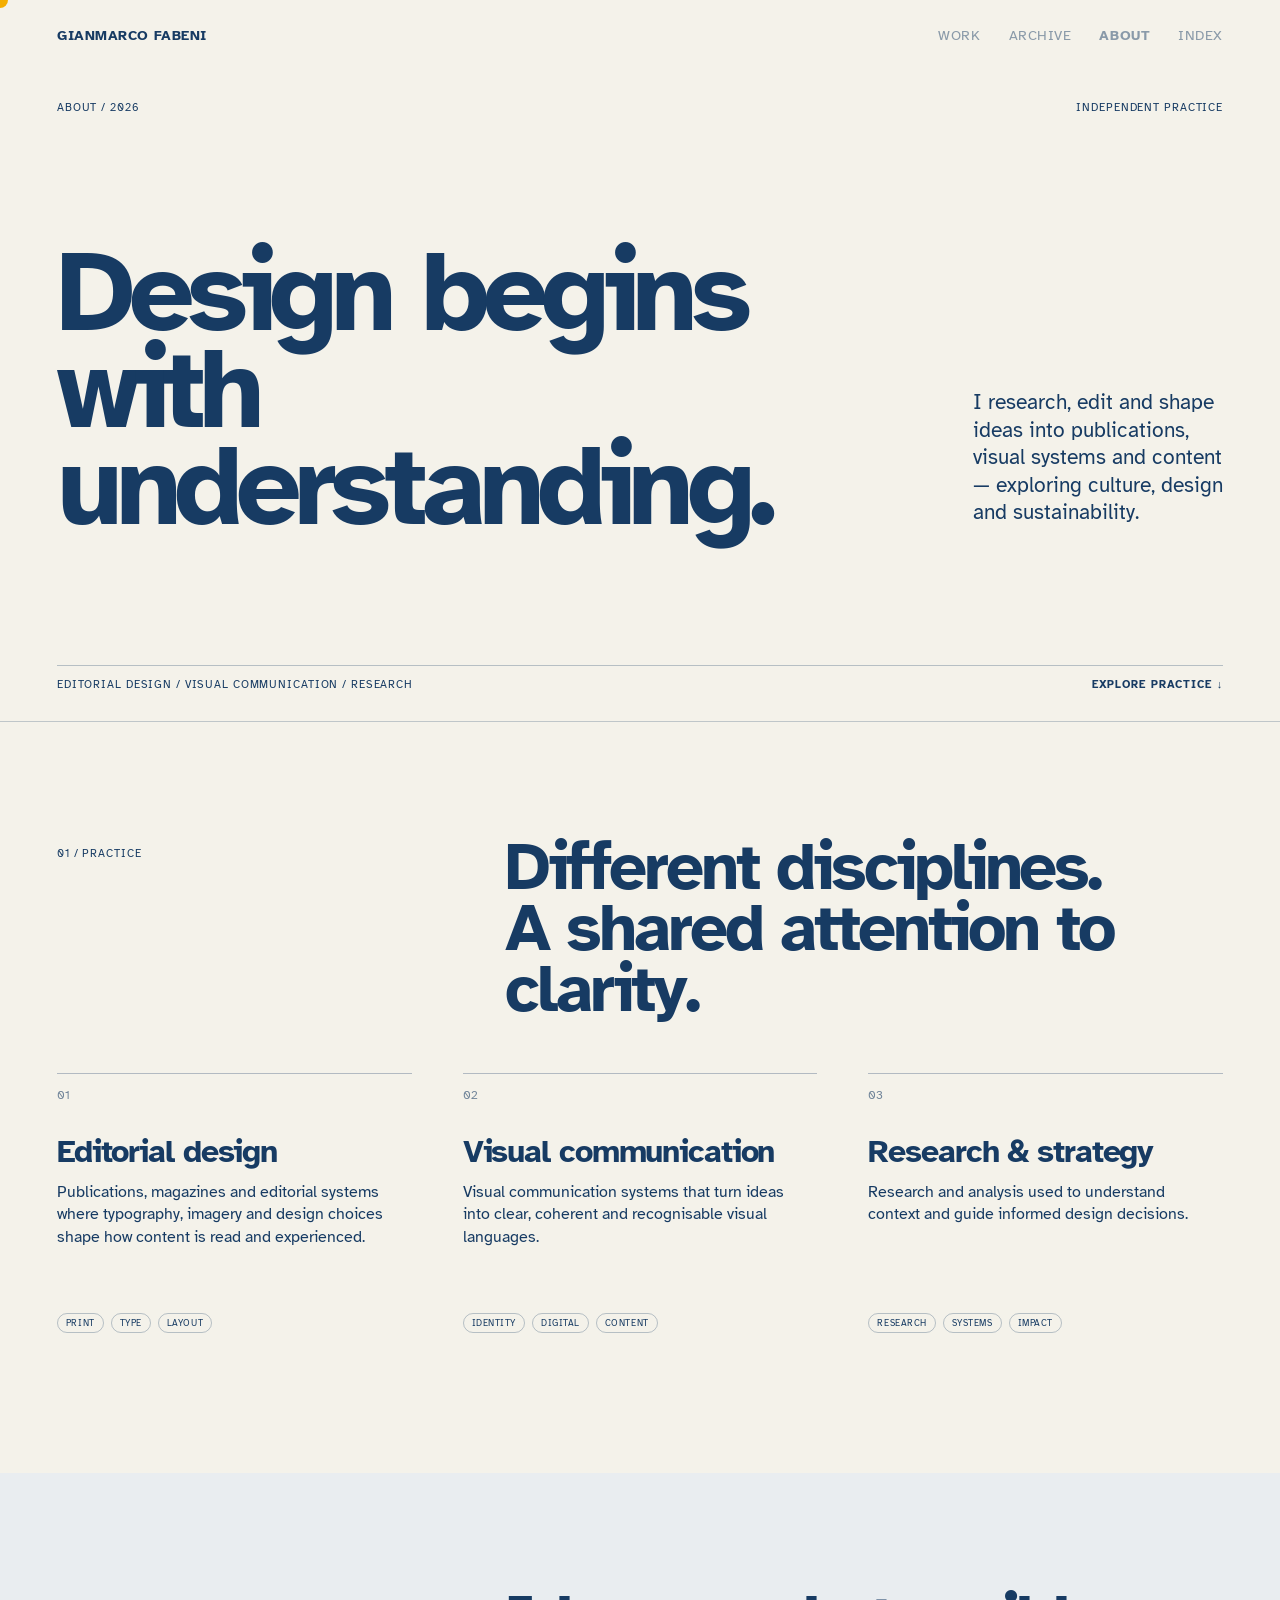
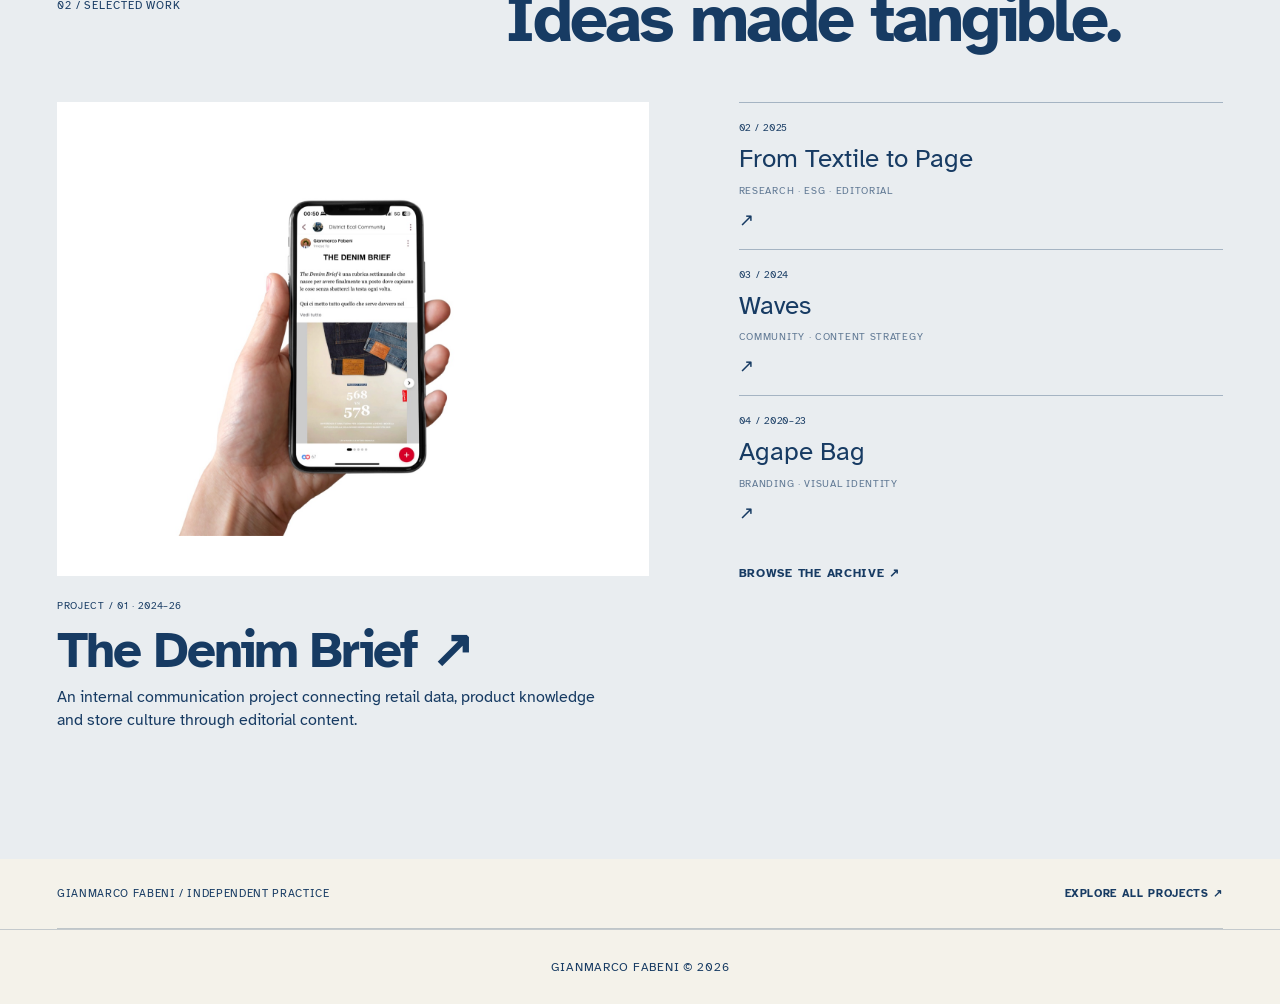
==== about.html @ 1331a229 "Add files via upload" ====
<!doctype html>
<html lang="en">
<head>
  <meta charset="utf-8">
  <meta name="viewport" content="width=device-width,initial-scale=1">
  <meta name="description" content="Gianmarco Fabeni works across editorial design, visual communication and research, shaping responsible and understandable systems.">
  <title>About — Gianmarco Fabeni</title>
  <link rel="preconnect" href="https://fonts.googleapis.com">
  <link rel="preconnect" href="https://fonts.gstatic.com" crossorigin>
  <link href="https://fonts.googleapis.com/css2?family=Atkinson+Hyperlegible:wght@400;700&display=swap" rel="stylesheet">
  <link rel="stylesheet" href="styles.css">
  <link rel="stylesheet" href="about.css">
</head>
<body class="about-page-body">
  <div class="cursor" aria-hidden="true"></div>
  <header class="site-header">
    <a class="page-label" href="index.html">GIANMARCO FABENI</a>
    <nav aria-label="Main navigation">
      <a href="index.html#work">WORK</a>
      <a href="archive.html">ARCHIVE</a>
      <a href="about.html" class="nav-active" aria-current="page">ABOUT</a>
      <a href="index.html">INDEX</a>
    </nav>
  </header>

  <main>
    <section class="about-hero" aria-labelledby="about-title">
      <div class="about-hero-meta"><span>ABOUT / 2026</span><span>INDEPENDENT PRACTICE</span></div>
      <div class="about-hero-content">
        <h1 id="about-title">Design begins<br>with understanding.</h1>
        <p>I research, edit and shape ideas into publications, visual systems and content — exploring culture, design and sustainability.</p>
      </div>
      <div class="about-hero-foot"><span>EDITORIAL DESIGN / VISUAL COMMUNICATION / RESEARCH</span><a href="#practice">EXPLORE PRACTICE ↓</a></div>
    </section>

    <section class="about-practice" id="practice" aria-labelledby="practice-title">
      <div class="about-section-heading">
        <span>01 / PRACTICE</span>
        <h2 id="practice-title">Different disciplines.<br>A shared attention to clarity.</h2>
      </div>
      <div class="about-practice-list">
        <article>
          <span class="about-item-number">01</span>
          <h3>Editorial design</h3>
          <p>Publications, magazines and editorial systems where typography, imagery and design choices shape how content is read and experienced.</p>
          <div class="about-tags"><span>PRINT</span><span>TYPE</span><span>LAYOUT</span></div>
        </article>
        <article>
          <span class="about-item-number">02</span>
          <h3>Visual communication</h3>
          <p>Visual communication systems that turn ideas into clear, coherent and recognisable visual languages.</p>
          <div class="about-tags"><span>IDENTITY</span><span>DIGITAL</span><span>CONTENT</span></div>
        </article>
        <article>
          <span class="about-item-number">03</span>
          <h3>Research &amp; strategy</h3>
          <p>Research and analysis used to understand context and guide informed design decisions.</p>
          <div class="about-tags"><span>RESEARCH</span><span>SYSTEMS</span><span>IMPACT</span></div>
        </article>
      </div>
    </section>

    <section class="about-work" aria-labelledby="about-work-title">
      <div class="about-section-heading">
        <span>02 / SELECTED WORK</span>
        <h2 id="about-work-title">Ideas made tangible.</h2>
      </div>
      <div class="about-work-grid">
        <article class="about-featured-project">
          <a class="about-featured-image" href="denim-brief.html" aria-label="View The Denim Brief project">
            <img src="assets/denim/product-focus-mockup.jpg" alt="A product-focused editorial mockup from The Denim Brief">
          </a>
          <div class="about-featured-copy">
            <span>PROJECT / 01 · 2024–26</span>
            <h3><a href="denim-brief.html">The Denim Brief ↗</a></h3>
            <p>An internal communication project connecting retail data, product knowledge and store culture through editorial content.</p>
          </div>
        </article>
        <nav class="about-project-list" aria-label="More selected projects">
          <a href="from-textile-to-page.html"><span>02 / 2025</span><strong>From Textile to Page</strong><span>RESEARCH · ESG · EDITORIAL</span><b aria-hidden="true">↗</b></a>
          <a href="waves.html"><span>03 / 2024</span><strong>Waves</strong><span>COMMUNITY · CONTENT STRATEGY</span><b aria-hidden="true">↗</b></a>
          <a href="agape-bag.html"><span>04 / 2020–23</span><strong>Agape Bag</strong><span>BRANDING · VISUAL IDENTITY</span><b aria-hidden="true">↗</b></a>
          <a class="about-archive-link" href="archive.html">BROWSE THE ARCHIVE ↗</a>
        </nav>
      </div>
    </section>

    <section class="about-outro" aria-label="Back to the portfolio">
      <span>GIANMARCO FABENI / INDEPENDENT PRACTICE</span>
      <a href="index.html#work">EXPLORE ALL PROJECTS ↗</a>
    </section>
  </main>

  <footer><span>GIANMARCO FABENI © 2026</span></footer>
  <script src="script.js"></script>
</body>
</html>
---- styles.css ----
*{box-sizing:border-box}
:root{
  --paper:#f4f2ea;
  --ink:#173b63;
  --muted:rgba(23,59,99,.58);
  --yellow:#FFB800;
  --margin:clamp(24px,4.45vw,64px);
}
html{scroll-behavior:smooth}
body{
  margin:0;background:var(--paper);color:var(--ink);
  font-family:"Atkinson Hyperlegible",Arial,sans-serif;
  cursor:none;
}
a{color:inherit;text-decoration:none}
a:hover{text-decoration:underline;text-underline-offset:.18em}
.site-header{
  position:relative;display:flex;justify-content:space-between;align-items:center;
  padding:28px var(--margin);font-size:14px;letter-spacing:.04em;
}
.site-header nav{display:flex;gap:28px}
.site-header nav a{opacity:.48}.site-header nav a:hover{opacity:1}
.nav-active{font-weight:700}
.hero{
  min-height:calc(100vh - 74px);padding:5vh var(--margin) 8vh;
  display:flex;flex-direction:column;justify-content:flex-start;gap:clamp(88px,7.5vw,112px);
}
.hero h1{margin:0;font-size:clamp(86px,13.5vw,210px);line-height:.78;letter-spacing:-.065em;font-weight:700}
.hero h1 span{display:block}
.intro{width:min(680px,58vw);margin-left:1px}
.intro p{font-size:clamp(18px,1.55vw,25px);line-height:1.25;margin:0}
.intro a,.project-more a,.about a{font-weight:700;white-space:nowrap}
.work{padding:80px var(--margin) 130px}
.section-label,.eyebrow{font-size:13px;letter-spacing:.08em;margin-bottom:52px}
.project-index{border-top:1px solid rgba(23,59,99,.22)}
.project{
  position:relative;padding:58px 0 58px 42px;border-bottom:0;
  outline:none;overflow:hidden;
}
.rail{
  position:absolute;left:0;top:0;bottom:0;width:40px;
}
.project-row{display:grid;grid-template-columns:68px minmax(0,1fr) auto;align-items:baseline;gap:16px}
.number,.year,.tags{font-size:15px}
.project h2{
  margin:0;font-size:clamp(34px,4vw,61px);line-height:.95;letter-spacing:-.035em;font-weight:400;
  transform-origin:left center;transition:transform .30s cubic-bezier(.2,.75,.25,1),font-weight .2s ease;
}
.year{color:var(--muted)}
.tags{margin:10px 0 0 84px;color:var(--muted)}
.project-more{
  margin:0 0 0 84px;max-width:800px;max-height:0;opacity:0;overflow:hidden;transform:translateY(-10px);
  transition:max-height .46s cubic-bezier(.22,.7,.22,1),opacity .34s ease .06s,transform .42s cubic-bezier(.22,.7,.22,1),margin .42s cubic-bezier(.22,.7,.22,1);
}
.project-more > a{
  display:block;
  width:max-content;
  margin:12px 0 0 0;
}
.project-more p{font-size:18px;line-height:1.3;margin:0}
.project-more a{font-size:14px;white-space:nowrap}
.project:hover .rail:after,.project:focus-within .project:hover h2,.project:focus-within h2{transform:scale(1.12);font-weight:700}
.project:hover .project-more,.project:focus-within .project-more{
  max-height:110px;opacity:1;transform:none;margin-top:24px
}
.about{
  margin:0 var(--margin);padding:120px 0 140px;border-top:1px solid rgba(23,59,99,.22);
  display:grid;grid-template-columns:1fr 2fr;column-gap:7vw;
}
.about .eyebrow{grid-column:1}
.about h2{grid-column:2;margin:0 0 32px;font-size:clamp(42px,5.5vw,84px);line-height:.95;letter-spacing:-.04em}
.about>p:not(.eyebrow),.about>a{grid-column:2}
.about>p:not(.eyebrow){max-width:720px;font-size:22px;line-height:1.3}
.about>a{margin-top:28px;font-size:14px}
footer{
  padding:30px var(--margin);border-top:1px solid rgba(23,59,99,.22);
  display:flex;justify-content:space-between;font-size:12px;letter-spacing:.06em
}
.cursor{
  position:fixed;left:0;top:0;width:16px;height:16px;border-radius:50%;background:var(--yellow);
  transform:translate(-50%,-50%);pointer-events:none;z-index:9999;
  transition:width .18s ease,height .18s ease,opacity .2s ease;mix-blend-mode:multiply
}
.cursor.is-hover{width:38px;height:38px}
@media (pointer:coarse){
  body{cursor:auto}.cursor{display:none}
}
@media (max-width:760px){
  .site-header{padding-top:20px}.site-header nav{gap:16px}.site-header nav a:first-child{display:none}
  .hero{min-height:88vh;padding-top:8vh;gap:54px}
  .hero h1{font-size:clamp(72px,23vw,118px);line-height:.8}
  .intro{width:100%;margin-top:60px}.intro p{font-size:19px}
  .work{padding-top:55px}
  .project{padding:42px 0 42px 26px}
  .project-row{grid-template-columns:44px 1fr;gap:8px}
  .project h2{font-size:36px;grid-column:2}
  .number{grid-column:1;grid-row:1}.year{grid-column:2;margin-top:8px}
  .tags{margin-left:52px;font-size:14px}
  .project-more{margin-left:52px;grid-template-columns:1fr;gap:20px}
  .project:hover h2,.project:focus-within h2{transform:none}
  .project-more{max-height:none;opacity:1;transform:none;margin-top:18px}
  .about{grid-template-columns:1fr;padding:90px 0}
  .about .eyebrow,.about h2,.about>p:not(.eyebrow),.about>a{grid-column:1}
  .about h2{font-size:52px}
  footer{gap:20px;align-items:flex-end}
}

@media (pointer:fine){
  .project:not(:hover):focus-within   .project:not(:hover):focus-within h2{transform:none;font-weight:400}
  .project:not(:hover):focus-within .project-more{max-height:0;opacity:0;transform:translateY(-10px);margin-top:0}
}

footer{justify-content:center;text-align:center}

.rail-ticks{position:absolute;inset:0}
.rail-tick{
  position:absolute;
  left:0;
  width:13px;
  height:1px;
  background:rgba(23,59,99,.35);
  transform:translateY(-50%);
  transform-origin:left center;
  transition:width .2s ease,background .2s ease,opacity .2s ease;
}


.rail-tick{
  transition:width .10s linear, background .10s linear, opacity .10s linear;
}

/* V3.6 — one uninterrupted roll for the entire project index */
.project-index{
  position:relative;
}
.continuous-rail{
  position:absolute;
  left:0;
  top:0;
  bottom:0;
  width:40px;
  pointer-events:none;
  z-index:2;
}
.continuous-rail .rail-tick{
  position:absolute;
  left:0;
  width:13px;
  height:1px;
  background:rgba(23,59,99,.35);
  transform:translateY(-50%);
  transform-origin:left center;
  transition:width .10s linear, background .10s linear;
}
.project > .rail{display:none !important}

.hero h1{
  color:#102F50;
}

.project-row,
.project .tags,
.project-more{
  transition:
    transform .30s cubic-bezier(.22,.7,.22,1),
    opacity .34s ease,
    max-height .46s cubic-bezier(.22,.7,.22,1),
    margin .42s cubic-bezier(.22,.7,.22,1);
}

.project:hover .project-row,
.project:hover .tags,
.project:hover .project-more{
  transform:translateX(14px);
}

.project:hover h2{
  font-weight:700;
}

/* Keep keyboard focus visually equivalent without interfering with mouse hover. */
.project:focus-within h2{
  font-weight:700;
}

@media (max-width:760px){
  .project:hover .project-row,
  .project:hover .tags,
  .project:hover .project-more{
    transform:none;
  }
}

.project .project-more{
  transform:translate(0,-10px);
}
.project:hover .project-more,
.project:focus-within .project-more{
  transform:translate(14px,0);
}
@media (pointer:fine){
  .project:not(:hover):focus-within .project-more{
    transform:translate(0,-10px);
  }
}
@media (max-width:760px){
  .project .project-more,
  .project:hover .project-more,
  .project:focus-within .project-more{
    transform:none;
  }
}

/* V4 — editorial masthead + Practice */
.hero{
  min-height:auto;
  padding:clamp(70px,8vh,110px) var(--margin) 78px;
  display:block;
}
.hero .masthead{
  margin:0;
  width:100%;
  font-size:clamp(76px,12.15vw,184px);
  line-height:.78;
  letter-spacing:-.067em;
  white-space:nowrap;
  color:#102F50;
  text-align:center;
}
.hero .masthead span{display:inline}
.hero-rule{
  width:100%;
  height:1px;
  margin:58px 0 28px;
  background:rgba(23,59,99,.28);
}
.hero .intro{
  width:min(760px,62vw);
  margin:0 0 0 auto;
}
.hero .intro p{
  margin:0;
  font-size:clamp(19px,1.55vw,25px);
  line-height:1.28;
}

.practice{
  margin:0 var(--margin);
  padding:0 0 105px;
  border-top:1px solid rgba(23,59,99,.28);
}
.practice-heading{
  padding:24px 0 52px;
  font-size:13px;
  letter-spacing:.08em;
}
.practice-list{
  display:flex;
  flex-direction:column;
}
.practice-item{
  display:grid;
  grid-template-columns:minmax(70px,1fr) 2.35fr;
  gap:5vw;
  padding:34px 0;
  align-items:start;
  transition:transform .28s cubic-bezier(.22,.7,.22,1);
}
.practice-number{
  font-size:14px;
  transition:color .2s ease,font-weight .2s ease;
}
.practice-item h2{
  margin:0;
  font-size:clamp(30px,3.25vw,50px);
  line-height:.98;
  letter-spacing:-.035em;
  font-weight:400;
  transition:font-weight .2s ease;
}
.practice-item p{
  margin:10px 0 0;
  max-width:620px;
  font-size:17px;
  line-height:1.3;
  color:var(--muted);
}
.practice-item:hover{
  transform:translateX(14px);
}
.practice-item:hover .practice-number{
  color:var(--yellow);
  font-weight:700;
}
.practice-item:hover h2{
  font-weight:700;
}

/* Bring work closer and let the editorial rules create the rhythm. */
.work{
  padding-top:0;
}
.work .section-label{
  padding-top:24px;
  border-top:1px solid rgba(23,59,99,.28);
}

@media(max-width:760px){
  .hero{
    padding-top:64px;
    padding-bottom:64px;
  }
  .hero .masthead{
    font-size:clamp(68px,22vw,112px);
    line-height:.8;
    white-space:normal;
    text-align:left;
  }
  .hero .masthead span{
    display:block;
  }
  .hero-rule{
    margin:42px 0 24px;
  }
  .hero .intro{
    width:100%;
  }
  .practice{
    padding-bottom:76px;
  }
  .practice-heading{
    padding-bottom:30px;
  }
  .practice-item{
    grid-template-columns:42px 1fr;
    gap:12px;
    padding:27px 0;
  }
  .practice-item:hover{
    transform:none;
  }
  .practice-item h2{
    font-size:34px;
  }
}

/* V4.1 — left intro + three-column Practice */

/* Intro returns to the left edge of the main grid */
.hero .intro{
  width:min(760px,62vw);
  margin:0;
}

/* Practice becomes a horizontal counterpoint to the vertical work index */
.practice-list{
  display:grid;
  grid-template-columns:repeat(3,minmax(0,1fr));
  gap:clamp(28px,4vw,64px);
  align-items:stretch;
}

.practice-item{
  display:flex;
  flex-direction:column;
  padding:10px 0 18px;
  min-width:0;
  transition:transform .28s cubic-bezier(.22,.7,.22,1);
}

.practice-item > div{
  display:flex;
  flex:1;
  flex-direction:column;
}

.practice-number{
  display:block;
  margin-bottom:clamp(8px,1vw,13px);
}

.practice-item h2{
  max-width:10ch;
  font-size:clamp(30px,3.15vw,48px);
}

.practice-item p{
  max-width:30ch;
  margin-top:18px;
}

.practice-item:hover{
  transform:translateY(-8px);
}

/* No card borders/dividers: the change of direction is created by the grid itself. */

@media(max-width:760px){
  .hero .intro{
    width:100%;
  }
  .practice-list{
    grid-template-columns:1fr;
    gap:0;
  }
  .practice-item{
    display:grid;
    grid-template-columns:42px 1fr;
    gap:12px;
    padding:28px 0;
  }
  .practice-number{
    margin:0;
  }
  .practice-item h2{
    max-width:none;
  }
  .practice-item p{
    max-width:34ch;
    margin-top:10px;
  }
  .practice-item:hover{
    transform:none;
  }
}

/* V4.2 — centered intro block, left-aligned copy */
.hero .intro{
  width:min(760px,62vw);
  margin-left:auto;
  margin-right:auto;
  text-align:left;
}

/* V4.3 — text links behave as accent interactions, not classic hyperlinks */
a:hover{
  text-decoration:none;
}

/* Editorial text CTAs */
.intro a,
.project-more a,
.about a{
  display:inline-block;
  transform-origin:left center;
  transition:
    color .18s ease,
    transform .22s cubic-bezier(.22,.7,.22,1),
    font-weight .18s ease;
}

.intro a:hover,
.project-more a:hover,
.about a:hover{
  color:var(--yellow);
  font-weight:700;
  transform:scale(1.065);
}

/* Navigation stays more restrained but follows the same interaction language */
.site-header a{
  transition:
    color .18s ease,
    transform .22s cubic-bezier(.22,.7,.22,1),
    opacity .18s ease,
    font-weight .18s ease;
  transform-origin:center;
}

.site-header a:hover{
  color:var(--yellow);
  opacity:1;
  font-weight:700;
  transform:scale(1.055);
}

/* Avoid hover scaling on touch layouts */
@media (pointer:coarse){
  .intro a:hover,
  .project-more a:hover,
  .about a:hover,
  .site-header a:hover{
    transform:none;
  }
}

/* V4.4 — intro aligned to the left, vertically centered in its section */
.hero .intro{
  width:min(760px,62vw);
  margin:0;
  padding:clamp(52px,5.5vw,82px) 0;
  text-align:left;
}

/* The rule defines the top edge of the intro section;
   remove the old asymmetric spacing below the masthead. */
.hero-rule{
  margin:58px 0 0;
}

/* Avoid adding extra space after the intro before the next section. */
.hero{
  padding-bottom:0;
}

@media(max-width:760px){
  .hero .intro{
    width:100%;
    padding:44px 0;
  }
  .hero-rule{
    margin:42px 0 0;
  }
}

/* V4.7 — section-title cleanup + fixed project year */

/* SELECTED WORK is already the beginning of the section:
   no additional rule directly beneath/attached to its label. */
.work .section-label{
  border-top:0 !important;
}

/* The project block still shifts on hover, but the year stays anchored
   to its original right-hand position. */
.project:hover .project-row .year{
  transform:translateX(-14px);
}

/* Keep the year stable during keyboard focus too, where applicable. */
.project:focus-within .project-row .year{
  transform:translateX(-14px);
}

.project-row .year{
  transition:none;
}

@media(max-width:760px){
  .project:hover .project-row .year,
  .project:focus-within .project-row .year{
    transform:none;
  }
}

/* V4.8 — Selected Work section divider matches Practice exactly */

/* The divider belongs to the section container, above its title. */
.work{
  border-top:1px solid rgba(23,59,99,.28);
}

/* Match PRACTICE / 01 spacing exactly. */
.work .section-label{
  border-top:0 !important;
  padding-top:24px;
  margin-bottom:52px;
  font-size:13px;
  letter-spacing:.08em;
}

@media(max-width:760px){
  .work .section-label{
    padding-top:24px;
    margin-bottom:30px;
  }
}

/* V4.9 — correct Selected Work divider placement */

/* Remove the full-width line introduced in V4.8. */
.work{
  border-top:0 !important;
}

/* Use the existing inner line, constrained by the same content margins,
   but place it ABOVE SELECTED WORK / 02. */
.work .section-label{
  position:relative;
  border-top:0 !important;
  padding-top:24px;
  margin-top:0;
  margin-bottom:52px;
}

.work .section-label::before{
  content:"";
  position:absolute;
  left:0;
  right:0;
  top:0;
  height:1px;
  background:rgba(23,59,99,.28);
}

/* Ensure no second line remains below the section title. */
.work .section-label::after{
  content:none !important;
  display:none !important;
}

@media(max-width:760px){
  .work .section-label{
    padding-top:24px;
    margin-bottom:30px;
  }
}

/* V4.10 — no divider between Selected Work title and project list */
.work .section-label + *,
.project-index{
  border-top:0 !important;
}
.project-index::before,
.project-index::after{
  content:none !important;
  display:none !important;
}

/* V4.11 UI layer — more interface, still editorial */
.status-strip{
  margin:0 var(--margin);
  min-height:58px;
  border-top:1px solid rgba(23,59,99,.28);
  border-bottom:1px solid rgba(23,59,99,.28);
  display:grid;
  grid-template-columns:1.15fr 1fr auto;
  align-items:center;
  gap:24px;
  font-size:11px;
  letter-spacing:.07em;
}
.status-item{
  display:flex;
  align-items:center;
  gap:9px;
  white-space:nowrap;
}
.status-dot{
  width:8px;height:8px;border-radius:50%;
  background:var(--yellow);
  box-shadow:0 0 0 4px rgba(255,184,0,.16);
}
.status-time{
  justify-content:flex-end;
}
.status-time strong{
  font-size:11px;
  font-weight:700;
  color:var(--yellow);
}

.practice-tags{
  display:flex;
  flex-wrap:wrap;
  gap:7px;
  margin-top:auto;
  padding-top:clamp(36px,3.5vw,48px);
}
.practice-tags span{
  border:1px solid rgba(23,59,99,.30);
  border-radius:999px;
  padding:5px 9px 4px;
  font-size:10px;
  line-height:1;
  letter-spacing:.06em;
  transition:background .18s ease,color .18s ease,border-color .18s ease;
}
.practice-item:hover .practice-tags span{
  border-color:var(--yellow);
}
.practice-item:hover .practice-tags span:first-child{
  background:var(--yellow);
  color:var(--ink);
}

.work .section-label{
  display:flex;
  justify-content:space-between;
  align-items:center;
}
.section-count{
  font-size:10px;
  font-weight:400;
  letter-spacing:.08em;
  opacity:.58;
}

/* Small index markers make the project rows feel more like an interface. */
.project-row h2::after{
  content:" ↗";
  display:inline-block;
  margin-left:.28em;
  font-size:.42em;
  vertical-align:top;
  opacity:0;
  color:var(--yellow);
  transform:translate(-4px,3px);
  transition:opacity .18s ease,transform .2s ease;
}
.project:hover .project-row h2::after{
  opacity:1;
  transform:translate(0,3px);
}

@media(max-width:760px){
  .status-strip{
    grid-template-columns:1fr auto;
    padding:14px 0;
    gap:10px 18px;
  }
  .status-strip .status-item:nth-child(2){display:none}
  .practice-tags{margin-top:16px;padding-top:0}
}

/* V4.12 — UI refinements */

/* 1. Status bar: three equally spaced fields */
.status-strip{
  grid-template-columns:repeat(3,minmax(0,1fr));
}
.status-strip .status-item:nth-child(1){justify-content:flex-start}
.status-strip .status-item:nth-child(2){justify-content:center}
.status-strip .status-item:nth-child(3){justify-content:flex-end}

/* 3. Practice hover: no vertical movement, only typographic emphasis */
.practice-item:hover{
  transform:none !important;
}
.practice-item:hover h2{
  font-weight:700;
}

/* Chips behave consistently: all yellow or all neutral. */
.practice-item:hover .practice-tags span{
  border-color:var(--yellow);
  background:var(--yellow);
  color:var(--ink);
}
.practice-item:hover .practice-tags span:first-child{
  background:var(--yellow);
  color:var(--ink);
}

/* 4. Explore Project is permanently yellow.
   Hover/focus only increases its presence; no color change. */
.project-more a{
  color:var(--yellow) !important;
  font-weight:700;
  text-decoration:none !important;
  transform-origin:left center;
  transition:transform .22s cubic-bezier(.22,.7,.22,1),font-weight .18s ease;
}
.project-more a:hover,
.project-more a:focus-visible,
.project-more a:active{
  color:var(--yellow) !important;
  font-weight:800;
  transform:scale(1.065);
  text-decoration:none !important;
}

/* 5. Remove yellow arrow next to project title */
.project-row h2::after{
  content:none !important;
  display:none !important;
}

@media(max-width:760px){
  .status-strip{
    grid-template-columns:1fr 1fr;
  }
  .status-strip .status-item:nth-child(3){justify-content:flex-end}
}

/* V4.13 — Practice fields stay outlined on hover */
.practice-item:hover .practice-tags span,
.practice-item:hover .practice-tags span:first-child{
  background:transparent !important;
  border-color:var(--yellow);
  color:var(--ink);
}

/* V4.14 — deepen the interface without adding decorative clutter */

.hero-meta{
  display:flex;
  justify-content:space-between;
  align-items:center;
  margin-bottom:18px;
  font-size:10px;
  letter-spacing:.08em;
  opacity:.58;
}

.hero-rule{
  position:relative;
}

.scroll-cue{
  display:block;
  width:max-content;
  margin-top:12px;
  font-size:10px;
  letter-spacing:.08em;
  opacity:.55;
  transition:color .18s ease,opacity .18s ease,transform .22s ease;
}
.scroll-cue:hover{
  color:var(--yellow);
  opacity:1;
  transform:translateY(3px);
}

.status-mode{
  justify-content:center;
  gap:10px;
}
.status-mode strong{
  min-width:76px;
  color:var(--yellow);
  font-size:11px;
  font-weight:700;
  text-align:left;
}

/* Give Practice a subtle "active module" behavior:
   content stays still; only hierarchy changes. */
.practice-item{
  position:relative;
}
.practice-item::before{
  content:"";
  position:absolute;
  left:0;
  top:0;
  width:0;
  height:2px;
  background:var(--yellow);
  transition:width .28s cubic-bezier(.22,.7,.22,1);
}
.practice-item:hover::before{
  width:34px;
}

/* Project metadata behaves like a compact UI readout */
.project .tags{
  display:flex;
  flex-wrap:wrap;
  gap:7px;
}
.project .tags span{
  border:1px solid rgba(23,59,99,.22);
  border-radius:999px;
  padding:4px 8px 3px;
  font-size:10px;
  letter-spacing:.04em;
  transition:border-color .18s ease;
}
.project:hover .tags span{
  border-color:rgba(255,184,0,.85);
}

/* Tiny progress indicator attached to the Selected Work section count */
.section-count{
  display:flex;
  align-items:center;
  gap:8px;
}
.section-count::before{
  content:"";
  width:34px;
  height:1px;
  background:var(--yellow);
}

@media(max-width:760px){
  .hero-meta span:last-child{display:none}
  .scroll-cue{margin-top:10px}
  .practice-item::before{display:none}
}

/* V5 — Archive: same identity, less obedience */
.archive-page{overflow-x:hidden}
.archive-hero{
  padding:clamp(86px,10vh,130px) var(--margin) 0;
}
.archive-meta{
  display:flex;justify-content:space-between;
  margin-bottom:18px;font-size:10px;letter-spacing:.08em;opacity:.58;
}
.archive-hero h1{
  margin:0;color:#102F50;
  font-size:clamp(110px,20vw,310px);
  line-height:.72;letter-spacing:-.075em;font-weight:700;
}
.archive-rule{height:1px;background:rgba(23,59,99,.28);margin-top:64px}
.archive-intro{
  max-width:720px;padding:clamp(48px,5vw,76px) 0;
}
.archive-intro p{margin:0;font-size:clamp(20px,1.8vw,28px);line-height:1.25}

.archive-toolbar{
  margin:0 var(--margin);
  min-height:64px;
  border-top:1px solid rgba(23,59,99,.28);
  border-bottom:1px solid rgba(23,59,99,.28);
  display:grid;grid-template-columns:auto 1fr auto;align-items:center;gap:30px;
  font-size:10px;letter-spacing:.06em;
}
.archive-status{display:flex;align-items:center;gap:9px;white-space:nowrap}
.archive-filters{display:flex;justify-content:center;flex-wrap:wrap;gap:7px}
.archive-filter{
  appearance:none;background:transparent;color:var(--ink);
  border:1px solid rgba(23,59,99,.25);border-radius:999px;
  padding:6px 10px 5px;font:inherit;cursor:pointer;
  transition:border-color .18s ease,font-weight .18s ease,transform .18s ease;
}
.archive-filter:hover,.archive-filter.is-active{
  border-color:var(--yellow);font-weight:700;
}
.archive-filter:hover{transform:scale(1.04)}
.archive-count{white-space:nowrap}.archive-count strong{color:var(--yellow)}

.archive-grid{
  margin:42px var(--margin) 120px;
  display:grid;
  grid-template-columns:repeat(12,minmax(0,1fr));
  gap:18px;
  align-items:start;
}
.archive-card{
  grid-column:span 4;
  min-height:430px;
  border:1px solid rgba(23,59,99,.22);
  padding:14px;
  display:flex;flex-direction:column;
  transition:transform .26s cubic-bezier(.22,.7,.22,1),border-color .18s ease;
}
.archive-card:hover{border-color:var(--yellow);transform:translateY(-5px)}
.archive-card--feature{grid-column:span 7;min-height:620px}
.archive-card--photo{grid-column:span 5;min-height:520px;margin-top:80px}
.archive-card--drawing{grid-column:span 4;margin-top:-30px}
.archive-card--tattoo{grid-column:span 4;margin-top:30px}
.archive-card--type{grid-column:span 4;margin-top:-10px}
.archive-card--editorial{grid-column:span 5}
.archive-card--note{grid-column:span 3;margin-top:60px}
.archive-card--empty{grid-column:span 4;margin-top:10px}
.archive-card.is-hidden{display:none}
.archive-card-head{display:flex;justify-content:space-between;font-size:9px;letter-spacing:.07em;opacity:.6}
.archive-card-copy{margin-top:auto;padding-top:24px}
.archive-card-copy h2{margin:0;font-size:26px;letter-spacing:-.035em}
.archive-card-copy p{margin:6px 0 0;font-size:12px;opacity:.62}

.archive-object-stage{position:relative;min-height:490px;display:grid;place-items:center;perspective:1200px}
.mini-book{
  --w:230px;--h:325px;--d:30px;
  width:var(--w);height:var(--h);position:relative;transform-style:preserve-3d;
  transform:rotateX(-8deg) rotateY(-24deg) rotateZ(2deg);
  transition:transform .5s cubic-bezier(.22,.7,.22,1);
}
.archive-card--feature:hover .mini-book{transform:rotateX(-5deg) rotateY(-12deg) rotateZ(-1deg) scale(1.03)}
.mini-cover{position:absolute;inset:0;transform:translateZ(15px);background:var(--yellow);border:1px solid rgba(23,59,99,.45);padding:18px;display:flex;flex-direction:column}
.mini-cover small,.mini-cover span{font-size:8px;letter-spacing:.08em}
.mini-cover strong{margin:auto 0;font-size:48px;letter-spacing:-.06em}
.mini-spine{position:absolute;left:-15px;width:30px;height:325px;background:#102F50;color:var(--yellow);transform:rotateY(-90deg);display:grid;place-items:center;writing-mode:vertical-rl;font-size:8px;letter-spacing:.08em}
.mini-pages{position:absolute;right:-15px;top:4px;width:30px;height:317px;transform:rotateY(90deg);background:repeating-linear-gradient(90deg,#eee9dc 0 2px,#d8d1c2 2px 3px)}
.object-hint{position:absolute;bottom:22px;font-size:9px;letter-spacing:.07em;opacity:.55}

.contact-sheet{margin:auto 0;display:grid;grid-template-columns:repeat(3,1fr);gap:7px}
.contact-sheet i{display:block;aspect-ratio:4/5;background:linear-gradient(145deg,#173b63,#f4f2ea);border:1px solid rgba(23,59,99,.2)}
.contact-sheet i:nth-child(2n){background:linear-gradient(25deg,var(--yellow),#173b63)}
.paper-stack{position:relative;height:280px;margin:auto 0}
.paper-stack div{position:absolute;width:62%;height:82%;left:19%;top:8%;border:1px solid rgba(23,59,99,.25);background:#eee9dc}
.paper-stack div:nth-child(1){transform:rotate(-8deg)}
.paper-stack div:nth-child(2){transform:rotate(6deg)}
.paper-stack .sketch-paper{transform:rotate(-1deg);display:grid;place-items:center;font-size:72px;color:#173b63}
.tattoo-study{height:270px;margin:auto 0;position:relative;display:grid;place-items:center;border-radius:50%;background:#e6d7c0}
.tattoo-line{font-size:120px;transform:rotate(-18deg);color:#173b63}.tattoo-mark{position:absolute;bottom:14px;right:18px;font-size:9px}
.type-play{margin:auto 0;display:flex;align-items:baseline;justify-content:space-around;font-size:100px;font-weight:700;letter-spacing:-.08em}
.type-play span:nth-child(2){color:var(--yellow)}
.flat-publication{margin:auto;aspect-ratio:3/4;width:68%;background:#173b63;color:#f4f2ea;padding:20px;display:flex;flex-direction:column;justify-content:center}
.flat-publication span{font-size:34px}.flat-publication strong{font-size:58px;color:var(--yellow);line-height:.8}.flat-publication small{margin-top:16px;font-size:8px}
.archive-card blockquote{margin:auto 8%;font-size:clamp(24px,3vw,44px);line-height:1.02;letter-spacing:-.04em}
.empty-object{margin:auto;width:170px;height:170px;border:1px dashed rgba(23,59,99,.35);display:grid;place-items:center}
.empty-object span{font-size:48px;color:var(--yellow)}
.archive-footer{
  margin:0 var(--margin);padding:28px 0 42px;border-top:1px solid rgba(23,59,99,.28);
  display:flex;justify-content:space-between;font-size:10px;letter-spacing:.07em;
}
.archive-footer a{color:var(--yellow);font-weight:700;text-decoration:none}

@media(max-width:900px){
  .archive-toolbar{grid-template-columns:1fr auto;padding:14px 0}
  .archive-filters{grid-column:1/-1;grid-row:2;justify-content:flex-start;padding-bottom:12px}
  .archive-card,.archive-card--feature,.archive-card--photo,.archive-card--drawing,.archive-card--tattoo,.archive-card--type,.archive-card--editorial,.archive-card--note,.archive-card--empty{
    grid-column:span 6;margin-top:0;
  }
}
@media(max-width:600px){
  .archive-meta span:last-child{display:none}
  .archive-hero h1{font-size:25vw}
  .archive-grid{margin-top:24px;gap:12px}
  .archive-card,.archive-card--feature,.archive-card--photo,.archive-card--drawing,.archive-card--tattoo,.archive-card--type,.archive-card--editorial,.archive-card--note,.archive-card--empty{grid-column:1/-1}
  .archive-toolbar{grid-template-columns:1fr auto}
  .archive-status span:last-child{display:none}
  .archive-object-stage{min-height:420px}
  .mini-book{--w:190px;--h:270px;--d:26px}
  .mini-spine{left:-13px;width:26px;height:270px}
  .mini-pages{right:-13px;width:26px;height:262px}
}

/* V5.1 — keep the custom yellow cursor visible throughout Archive */
.archive-page,
.archive-page a,
.archive-page button,
.archive-page .archive-card,
.archive-page .archive-filter,
.archive-page .archive-object-stage{
  cursor:none !important;
}

.archive-page .cursor-dot{
  display:block !important;
  position:fixed;
  z-index:99999 !important;
  pointer-events:none !important;
}

/* Preserve the same interactive enlargement language used on Home */
.archive-page .cursor-dot.is-hovering{
  transform:translate(-50%,-50%) scale(1.8);
}

/* V5.2 — Archive uses the same custom cursor component as Home */
.archive-page .cursor{display:block!important;position:fixed;z-index:99999!important;pointer-events:none!important;}
.archive-page .cursor.is-hover{width:38px;height:38px;}
@media (pointer:coarse){.archive-page{cursor:auto!important}.archive-page .cursor{display:none!important}}

/* V5.3 — Archive is explicitly project-based */
.archive-projects .archive-card{
  cursor:none;
}
.archive-project-meta{
  display:flex;
  flex-wrap:wrap;
  gap:6px;
  margin-bottom:9px;
}
.archive-project-meta span{
  padding:4px 7px 3px;
  border:1px solid rgba(23,59,99,.24);
  border-radius:999px;
  font-size:8px;
  line-height:1;
  letter-spacing:.07em;
}
.archive-card:hover .archive-project-meta span{
  border-color:var(--yellow);
}

/* Tattoo projects remain individual archive entries rather than one generic category card. */
.tattoo-study--02{
  background:#eadfce;
}
.tattoo-study--02 .tattoo-line{
  font-size:96px;
  transform:none;
}

/* Filtering reflows visible projects into a cleaner grid instead of preserving empty category gaps. */
.archive-grid.is-filtered{
  grid-template-columns:repeat(12,minmax(0,1fr));
}
.archive-grid.is-filtered .archive-card:not(.is-hidden){
  grid-column:span 4;
  margin-top:0;
  min-height:430px;
}
.archive-grid.is-filtered .archive-card--feature:not(.is-hidden){
  grid-column:span 6;
  min-height:560px;
}
@media(max-width:900px){
  .archive-grid.is-filtered .archive-card:not(.is-hidden),
  .archive-grid.is-filtered .archive-card--feature:not(.is-hidden){
    grid-column:span 6;
  }
}
@media(max-width:600px){
  .archive-grid.is-filtered .archive-card:not(.is-hidden),
  .archive-grid.is-filtered .archive-card--feature:not(.is-hidden){
    grid-column:1/-1;
  }
}

/* V5.4 — persistent page-name slot in the top-left navigation */
.site-header .page-label{
  font:inherit;
  color:inherit;
  text-decoration:none;
}

/* V5.5 — current page label keeps the original bold navigation treatment */
.site-header .page-label{
  font:inherit;
  font-weight:700;
  color:inherit;
  letter-spacing:inherit;
  text-transform:inherit;
  line-height:inherit;
}

/* V5.6 — Archive footer copyright mirrors the site's original footer logic */
.archive-footer{
  display:grid;
  grid-template-columns:1fr auto 1fr;
  align-items:center;
}
.archive-footer .archive-copyright{
  justify-self:center;
  text-align:center;
}
.archive-footer a{
  justify-self:end;
}

@media(max-width:600px){
  .archive-footer{
    grid-template-columns:1fr auto;
    row-gap:18px;
  }
  .archive-footer .archive-copyright{
    grid-column:1/-1;
    grid-row:2;
    justify-self:center;
  }
}

/* V5.7 — Archive becomes a compact, gapless project matrix */

/* Every project occupies a precise cell: no masonry offsets, no empty holes. */
.archive-grid,
.archive-grid.is-filtered{
  display:grid;
  grid-template-columns:repeat(12,minmax(0,1fr));
  grid-auto-flow:row dense;
  grid-auto-rows:92px;
  gap:12px;
  align-items:stretch;
}

/* Reset all previous staggered offsets. */
.archive-grid .archive-card,
.archive-grid.is-filtered .archive-card:not(.is-hidden){
  margin-top:0 !important;
  min-height:0;
  height:auto;
}

/* Deliberate modular sizes: they tile together rather than float independently. */
.archive-grid .archive-card--feature,
.archive-grid.is-filtered .archive-card--feature:not(.is-hidden){
  grid-column:span 6;
  grid-row:span 6;
}
.archive-grid .archive-card--editorial,
.archive-grid.is-filtered .archive-card--editorial:not(.is-hidden){
  grid-column:span 3;
  grid-row:span 3;
}
.archive-grid .archive-card--photo,
.archive-grid.is-filtered .archive-card--photo:not(.is-hidden){
  grid-column:span 6;
  grid-row:span 4;
}
.archive-grid .archive-card--drawing,
.archive-grid.is-filtered .archive-card--drawing:not(.is-hidden),
.archive-grid .archive-card--tattoo,
.archive-grid.is-filtered .archive-card--tattoo:not(.is-hidden),
.archive-grid .archive-card--type,
.archive-grid.is-filtered .archive-card--type:not(.is-hidden){
  grid-column:span 3;
  grid-row:span 3;
}
.archive-grid .archive-card--note,
.archive-grid.is-filtered .archive-card--note:not(.is-hidden){
  grid-column:span 6;
  grid-row:span 3;
}

/* Keep visuals flexible inside the tighter modules. */
.archive-grid .archive-object-stage{
  min-height:0;
  height:100%;
}
.archive-grid .archive-card--feature .archive-object-stage{
  min-height:390px;
}
.archive-grid .contact-sheet{
  margin:auto 0;
}
.archive-grid .paper-stack,
.archive-grid .tattoo-study{
  height:190px;
}
.archive-grid .type-play{
  font-size:72px;
}

/* Filtered categories should also pack from the top-left with no reserved gaps. */
.archive-card.is-hidden{
  display:none !important;
}

@media(max-width:900px){
  .archive-grid,
  .archive-grid.is-filtered{
    grid-template-columns:repeat(6,minmax(0,1fr));
    grid-auto-rows:90px;
  }
  .archive-grid .archive-card--feature,
  .archive-grid.is-filtered .archive-card--feature:not(.is-hidden),
  .archive-grid .archive-card--photo,
  .archive-grid.is-filtered .archive-card--photo:not(.is-hidden),
  .archive-grid .archive-card--note,
  .archive-grid.is-filtered .archive-card--note:not(.is-hidden){
    grid-column:span 6;
  }
  .archive-grid .archive-card--editorial,
  .archive-grid.is-filtered .archive-card--editorial:not(.is-hidden),
  .archive-grid .archive-card--drawing,
  .archive-grid.is-filtered .archive-card--drawing:not(.is-hidden),
  .archive-grid .archive-card--tattoo,
  .archive-grid.is-filtered .archive-card--tattoo:not(.is-hidden),
  .archive-grid .archive-card--type,
  .archive-grid.is-filtered .archive-card--type:not(.is-hidden){
    grid-column:span 3;
  }
}

@media(max-width:600px){
  .archive-grid,
  .archive-grid.is-filtered{
    display:flex;
    flex-direction:column;
    gap:10px;
  }
  .archive-grid .archive-card,
  .archive-grid.is-filtered .archive-card:not(.is-hidden){
    min-height:390px;
  }
  .archive-grid .archive-card--feature,
  .archive-grid.is-filtered .archive-card--feature:not(.is-hidden){
    min-height:540px;
  }
}

/* V5.8 — Archive card containment pass
   Everything must stay physically inside its assigned grid module. */

.archive-grid .archive-card{
  position:relative;
  box-sizing:border-box;
  overflow:hidden;
  min-width:0;
  min-height:0;
}

/* Header and copy are never allowed to force a card wider than its cell. */
.archive-card-head,
.archive-card-copy,
.archive-project-meta{
  min-width:0;
  max-width:100%;
}
.archive-card-head{
  gap:10px;
}
.archive-card-head span{
  min-width:0;
  overflow:hidden;
  text-overflow:ellipsis;
  white-space:nowrap;
}
.archive-card-head span:last-child{
  text-align:right;
}

.archive-card-copy{
  overflow:hidden;
}
.archive-card-copy h2,
.archive-card-copy p{
  max-width:100%;
  overflow-wrap:anywhere;
}
.archive-card-copy h2{
  font-size:clamp(18px,1.7vw,26px);
  line-height:.95;
}
.archive-card-copy p{
  line-height:1.25;
}

.archive-project-meta{
  overflow:hidden;
}
.archive-project-meta span{
  max-width:100%;
  white-space:nowrap;
}

/* Visual modules scale to the card instead of imposing their old fixed dimensions. */
.archive-card > .contact-sheet,
.archive-card > .paper-stack,
.archive-card > .tattoo-study,
.archive-card > .type-play,
.archive-card > .flat-publication,
.archive-card > blockquote,
.archive-card > .archive-object-stage{
  min-width:0;
  max-width:100%;
  box-sizing:border-box;
}

.archive-card--editorial .flat-publication{
  width:min(72%,180px);
  max-height:190px;
  padding:14px;
}
.archive-card--editorial .flat-publication span{
  font-size:clamp(18px,2vw,28px);
}
.archive-card--editorial .flat-publication strong{
  font-size:clamp(30px,3.4vw,48px);
}
.archive-card--editorial .flat-publication small{
  font-size:7px;
  overflow-wrap:anywhere;
}

.archive-grid .paper-stack,
.archive-grid .tattoo-study{
  height:min(170px,42%);
}
.archive-grid .type-play{
  font-size:clamp(42px,5vw,68px);
  overflow:hidden;
}
.archive-grid .archive-card blockquote{
  max-height:170px;
  overflow:hidden;
  font-size:clamp(18px,2.3vw,32px);
}

/* The 3D object gets a bounded stage so its geometry cannot spill outside Matter. */
.archive-card--feature .archive-object-stage{
  overflow:hidden;
  min-height:0;
}
.archive-card--feature .mini-book{
  --w:clamp(150px,17vw,220px);
  --h:clamp(212px,24vw,310px);
}
.archive-card--feature .mini-spine{
  height:var(--h);
}
.archive-card--feature .mini-pages{
  height:calc(var(--h) - 8px);
}

/* Small archive modules need denser internal spacing. */
.archive-grid .archive-card:not(.archive-card--feature){
  padding:12px;
}
.archive-grid .archive-card:not(.archive-card--feature) .archive-card-copy{
  padding-top:12px;
}
.archive-grid .archive-card:not(.archive-card--feature) .archive-project-meta{
  gap:4px;
  margin-bottom:7px;
}
.archive-grid .archive-card:not(.archive-card--feature) .archive-project-meta span{
  padding:3px 5px 2px;
  font-size:7px;
}

/* At narrower desktop widths, reduce typography before the layout reaches tablet mode. */
@media(max-width:1100px) and (min-width:901px){
  .archive-grid{
    grid-auto-rows:86px;
  }
  .archive-card-head{
    font-size:8px;
  }
  .archive-card-copy h2{
    font-size:19px;
  }
  .archive-card-copy p{
    font-size:10px;
  }
}

/* Tablet: give each module enough vertical room for its content. */
@media(max-width:900px) and (min-width:601px){
  .archive-grid,
  .archive-grid.is-filtered{
    grid-auto-rows:96px;
  }
  .archive-grid .archive-card--editorial,
  .archive-grid .archive-card--drawing,
  .archive-grid .archive-card--tattoo,
  .archive-grid .archive-card--type{
    grid-row:span 4;
  }
}

/* Mobile returns to natural-height cards: no clipping caused by desktop module heights. */
@media(max-width:600px){
  .archive-grid .archive-card,
  .archive-grid.is-filtered .archive-card:not(.is-hidden){
    height:auto;
    overflow:hidden;
  }
  .archive-grid .archive-card--feature .archive-object-stage{
    min-height:390px;
  }
}

/* V5.9 — continuous Archive typographic stream */
.archive-title-marquee{position:relative;width:100%;overflow:hidden;white-space:nowrap;margin:0;z-index:1}
.archive-title-track{display:flex;width:max-content;will-change:transform;animation:archiveTitleScroll 24s linear 1.5s infinite}
.archive-title-set{display:flex;align-items:baseline;flex:none}
.archive-title-set span{flex:none;display:inline-block;margin-right:.22em;color:var(--navy,#173b63);font-size:clamp(84px,14vw,230px);line-height:.82;letter-spacing:-.075em;font-weight:700}
.archive-title-set span:nth-child(2),.archive-title-set span:nth-child(5){font-weight:400;letter-spacing:-.065em}
.archive-title-set span:nth-child(3){letter-spacing:-.055em}
.archive-title-set span:nth-child(4){font-weight:400;letter-spacing:-.08em}
.archive-title-set span:nth-child(6){letter-spacing:-.045em}
@keyframes archiveTitleScroll{from{transform:translate3d(0,0,0)}to{transform:translate3d(-50%,0,0)}}
@media(max-width:600px){.archive-title-track{animation-duration:18s}.archive-title-set span{font-size:clamp(72px,25vw,130px);margin-right:.18em}}
@media(prefers-reduced-motion:reduce){.archive-title-track{animation:none;transform:none}}

/* V6.0 — controlled per-letter hero interaction */
.dynamic-hero-name{display:flex;align-items:baseline;white-space:nowrap}
.dynamic-hero-name .hero-char{
 display:inline-block;transform-origin:center 68%;
 transition:font-weight 1.55s cubic-bezier(.16,1,.3,1),
 font-variation-settings 1.55s cubic-bezier(.16,1,.3,1),
 transform 1.45s cubic-bezier(.16,1,.3,1);
}
.dynamic-hero-name .hero-space{width:.28em;flex:none}
.dynamic-hero-name .hero-char.hero-thin{font-weight:200;font-variation-settings:"wght" 200}
.dynamic-hero-name .hero-char.hero-regular{font-weight:400;font-variation-settings:"wght" 400}
.dynamic-hero-name .hero-char.hero-bold{font-weight:850;font-variation-settings:"wght" 850}
.dynamic-hero-name .hero-char.hero-active{transform:scale(1.002,1.006)}
.dynamic-hero-name .hero-char.hero-exiting{
 transition:font-weight .76s cubic-bezier(.4,0,.2,1),
 font-variation-settings .76s cubic-bezier(.4,0,.2,1),
 transform .72s cubic-bezier(.4,0,.2,1);
}

/* V6.1 — keep the dynamic masthead exactly inside the page margins */
.dynamic-hero-name{
  width:100%;
  max-width:100%;
  min-width:0;
  justify-content:space-between;
  overflow:visible;
  letter-spacing:0 !important;
}

.dynamic-hero-name .hero-char{
  flex:0 1 auto;
  min-width:0;
  letter-spacing:inherit;
}

/* The space participates in the same margin-to-margin fit instead of adding
   extra fixed width that can push the last letters outside the container. */
.dynamic-hero-name .hero-space{
  width:auto;
  flex:1 1 .28em;
  min-width:.12em;
  max-width:.32em;
}

/* Preserve the original masthead's available content width. */
.hero .dynamic-hero-name,
.hero-section .dynamic-hero-name{
  box-sizing:border-box;
  margin-left:0;
  margin-right:0;
}

/* V6.5 — client credit inside project title */
.project-row h2{
  display:flex;
  align-items:baseline;
  gap:.42em;
  flex-wrap:wrap;
}
.project-client{
  font-size:.42em;
  line-height:1;
  font-weight:400;
  text-transform:none;
  letter-spacing:0;
  white-space:nowrap;
}
/* Keep client credit understated when the project title becomes bold. */
.project:hover .project-client,
.project:focus-within .project-client{
  font-weight:400;
}

/* Rail fix: keep it visually persistent while project rows expand. */
.continuous-rail{
  contain:layout;
}

/* V6.6 — understated client credit */
.project-client{
  opacity:.70;
  font-style:italic;
}

/* V10.1 — navbar typography unified to Archive size across every page */
.site-header,
.site-header .page-label,
.site-header nav,
.site-header nav a{
  font-size:14px !important;
  line-height:1.2;
  letter-spacing:.04em;
}
---- about.css ----
.about-hero{
  min-height:72vh;
  padding:28px var(--margin) 30px;
  display:flex;
  flex-direction:column;
  justify-content:space-between;
}
.about-hero-meta,.about-hero-foot{
  display:flex;
  align-items:center;
  justify-content:space-between;
  gap:20px;
  font-size:11px;
  letter-spacing:.08em;
}
.about-hero-content{
  display:grid;
  grid-template-columns:minmax(0,1.55fr) minmax(250px,.45fr);
  align-items:end;
  gap:clamp(32px,7vw,100px);
  padding:80px 0;
}
.about-hero h1{
  max-width:10ch;
  margin:0;
  font-size:clamp(64px,9vw,136px);
  line-height:.84;
  letter-spacing:-.06em;
}
.about-hero-content p{
  max-width:390px;
  margin:0 0 8px;
  font-size:clamp(18px,1.65vw,24px);
  line-height:1.3;
}
.about-hero-foot{
  padding-top:12px;
  border-top:1px solid rgba(23,59,99,.28);
}
.about-hero-foot a,.about-archive-link,.about-outro a{
  font-weight:700;
}
.about-section-heading{
  display:grid;
  grid-template-columns:1fr 2fr;
  gap:7vw;
  align-items:start;
  margin-bottom:52px;
}
.about-section-heading>span{
  padding-top:10px;
  font-size:11px;
  letter-spacing:.08em;
}
.about-section-heading h2{
  margin:0;
  font-size:clamp(40px,5.2vw,76px);
  line-height:.92;
  letter-spacing:-.045em;
}
.about-practice{
  padding:clamp(72px,9vw,128px) var(--margin) clamp(88px,11vw,150px);
  border-top:1px solid rgba(23,59,99,.24);
}
.about-practice-list{
  display:grid;
  grid-template-columns:repeat(3,minmax(0,1fr));
  gap:clamp(22px,4vw,56px);
}
.about-practice-list article{
  min-height:260px;
  padding-top:14px;
  border-top:1px solid rgba(23,59,99,.3);
  display:flex;
  flex-direction:column;
  align-items:flex-start;
}
.about-item-number{
  margin-bottom:34px;
  color:rgba(23,59,99,.6);
  font-size:12px;
}
.about-practice-list h3{
  margin:0 0 14px;
  font-size:clamp(24px,2.5vw,36px);
  line-height:.98;
  letter-spacing:-.035em;
}
.about-practice-list p{
  max-width:34ch;
  margin:0 0 28px;
  font-size:16px;
  line-height:1.4;
}
.about-tags{
  display:flex;
  flex-wrap:wrap;
  gap:7px;
  margin-top:auto;
}
.about-tags span{
  padding:5px 8px 4px;
  border:1px solid rgba(23,59,99,.28);
  border-radius:999px;
  font-size:9px;
  line-height:1;
  letter-spacing:.06em;
}
.about-work{
  padding:clamp(72px,9vw,128px) var(--margin) clamp(82px,10vw,136px);
  background:#e9edf0;
}
.about-work-grid{
  display:grid;
  grid-template-columns:minmax(0,1.1fr) minmax(0,.9fr);
  gap:clamp(36px,7vw,100px);
  align-items:start;
}
.about-featured-project{min-width:0}
.about-featured-image{
  display:block;
  aspect-ratio:1.25;
  overflow:hidden;
  background:#fff;
}
.about-featured-image img{
  display:block;
  width:100%;
  height:100%;
  object-fit:contain;
  transition:transform .45s cubic-bezier(.22,.7,.22,1);
}
.about-featured-image:hover img,.about-featured-image:focus-visible img{
  transform:scale(1.025);
}
.about-featured-copy{padding-top:18px}
.about-featured-copy>span,.about-project-list>a>span{
  font-size:10px;
  letter-spacing:.07em;
}
.about-featured-copy h3{
  margin:12px 0;
  font-size:clamp(32px,4vw,56px);
  line-height:.95;
  letter-spacing:-.04em;
}
.about-featured-copy p{
  max-width:55ch;
  margin:0;
  font-size:16px;
  line-height:1.4;
}
.about-project-list{
  display:flex;
  flex-direction:column;
  padding-top:0;
}
.about-project-list>a:not(.about-archive-link){
  display:grid;
  grid-template-columns:1fr auto;
  gap:12px 20px;
  padding:18px 0;
  border-top:1px solid rgba(23,59,99,.32);
  text-decoration:none;
}
.about-project-list>a>span:first-child{grid-column:1/-1}
.about-project-list strong{
  font-size:clamp(20px,2vw,28px);
  line-height:1;
  font-weight:400;
  transition:transform .2s ease,font-weight .2s ease;
  transform-origin:left center;
}
.about-project-list b{
  font-size:18px;
  font-weight:400;
}
.about-project-list>a:hover strong,.about-project-list>a:focus-visible strong{
  transform:scale(1.04);
  font-weight:700;
}
.about-project-list>a>span:last-of-type{
  grid-column:1/-1;
  color:rgba(23,59,99,.65);
}
.about-project-list .about-archive-link{
  align-self:flex-start;
  margin-top:24px;
  font-size:12px;
  letter-spacing:.06em;
}
.about-outro{
  display:flex;
  justify-content:space-between;
  align-items:center;
  gap:20px;
  margin:0 var(--margin);
  padding:28px 0;
  border-bottom:1px solid rgba(23,59,99,.24);
  font-size:11px;
  letter-spacing:.06em;
}

@media(max-width:760px){
  .about-hero{min-height:76vh;padding-top:20px}
  .about-hero-meta,.about-hero-foot{align-items:flex-start;font-size:9px}
  .about-hero-meta span:last-child,.about-hero-foot span{max-width:45%;text-align:right}
  .about-hero-content{grid-template-columns:1fr;gap:28px;padding:64px 0}
  .about-hero h1{font-size:clamp(56px,13vw,86px)}
  .about-hero-content p{max-width:34ch}
  .about-section-heading{grid-template-columns:1fr;gap:18px;margin-bottom:34px}
  .about-section-heading h2{font-size:clamp(38px,10vw,58px)}
  .about-practice-list{grid-template-columns:1fr;gap:30px}
  .about-practice-list article{min-height:0;padding-bottom:22px}
  .about-item-number{margin-bottom:22px}
  .about-practice-list p{margin-bottom:22px}
  .about-tags{margin-top:0}
  .about-work-grid{grid-template-columns:1fr;gap:46px}
  .about-featured-image{aspect-ratio:1.1}
  .about-outro{align-items:flex-start;flex-direction:column}
}
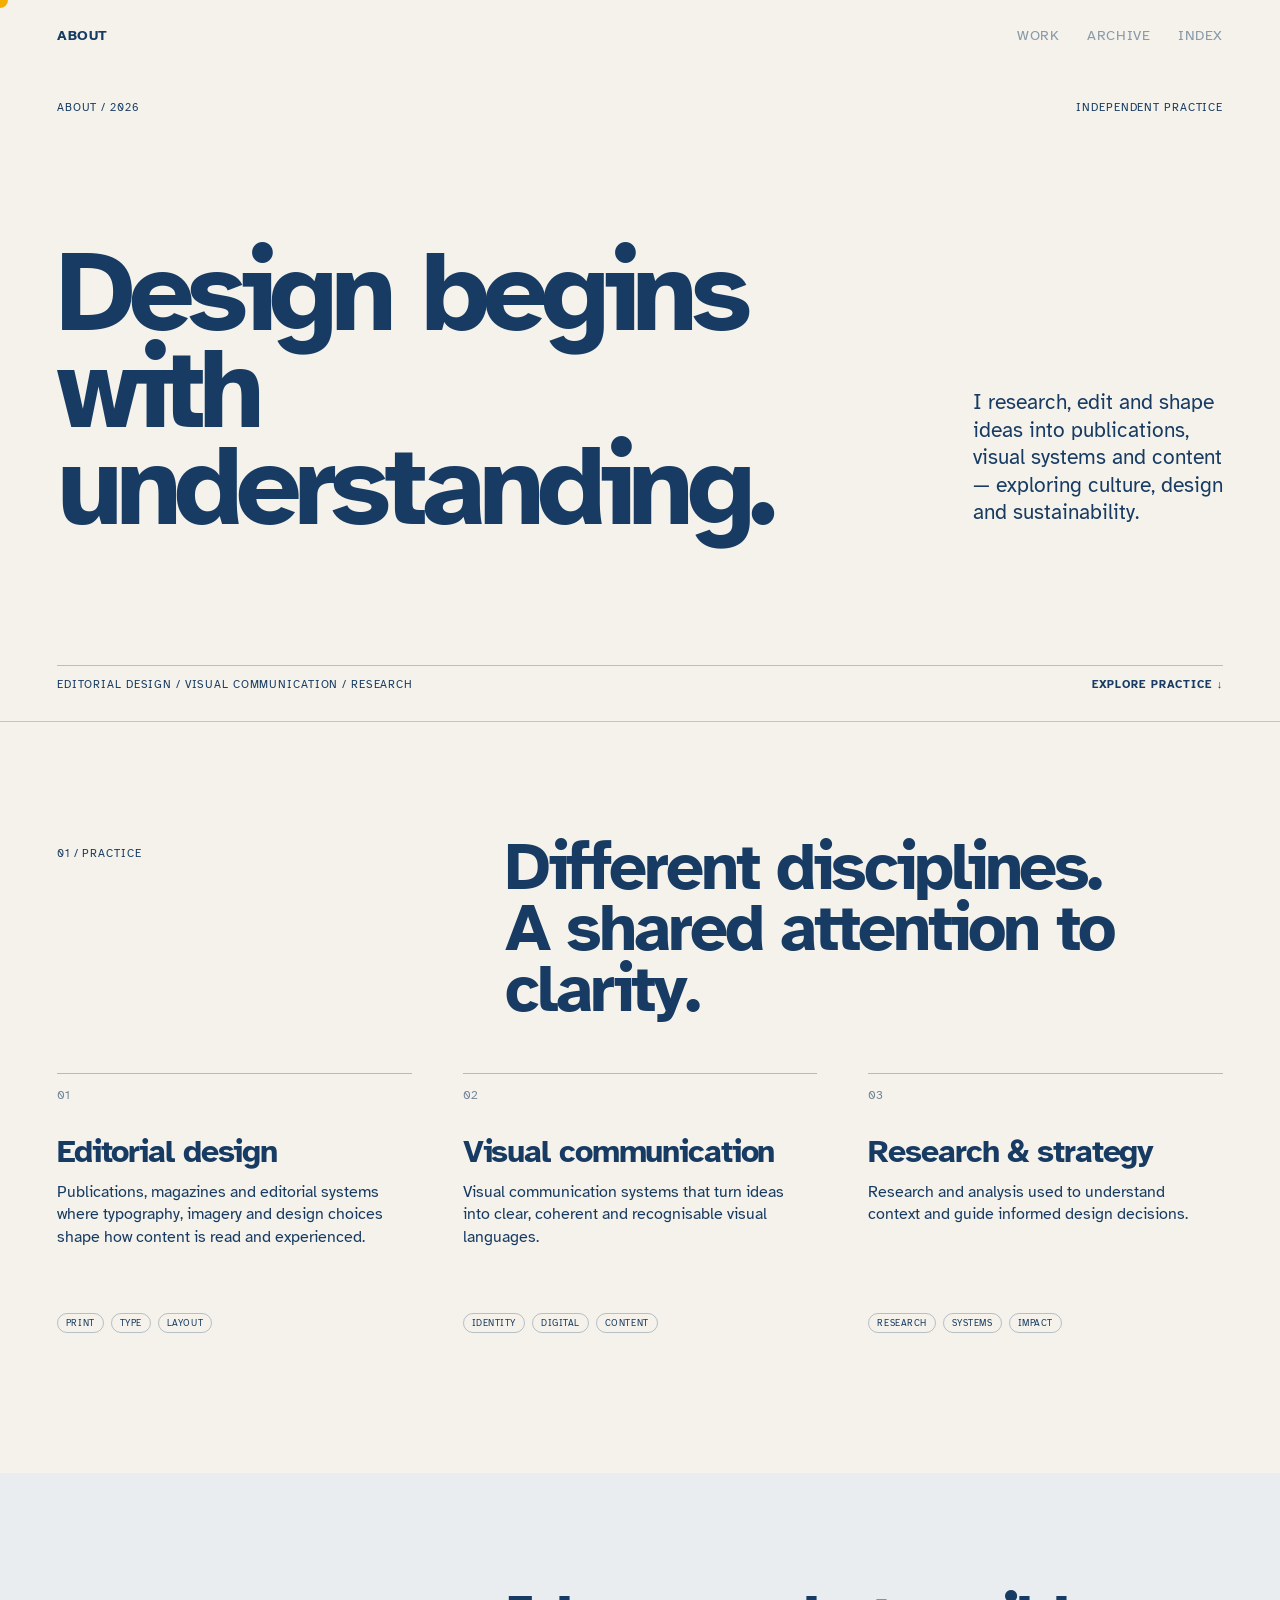
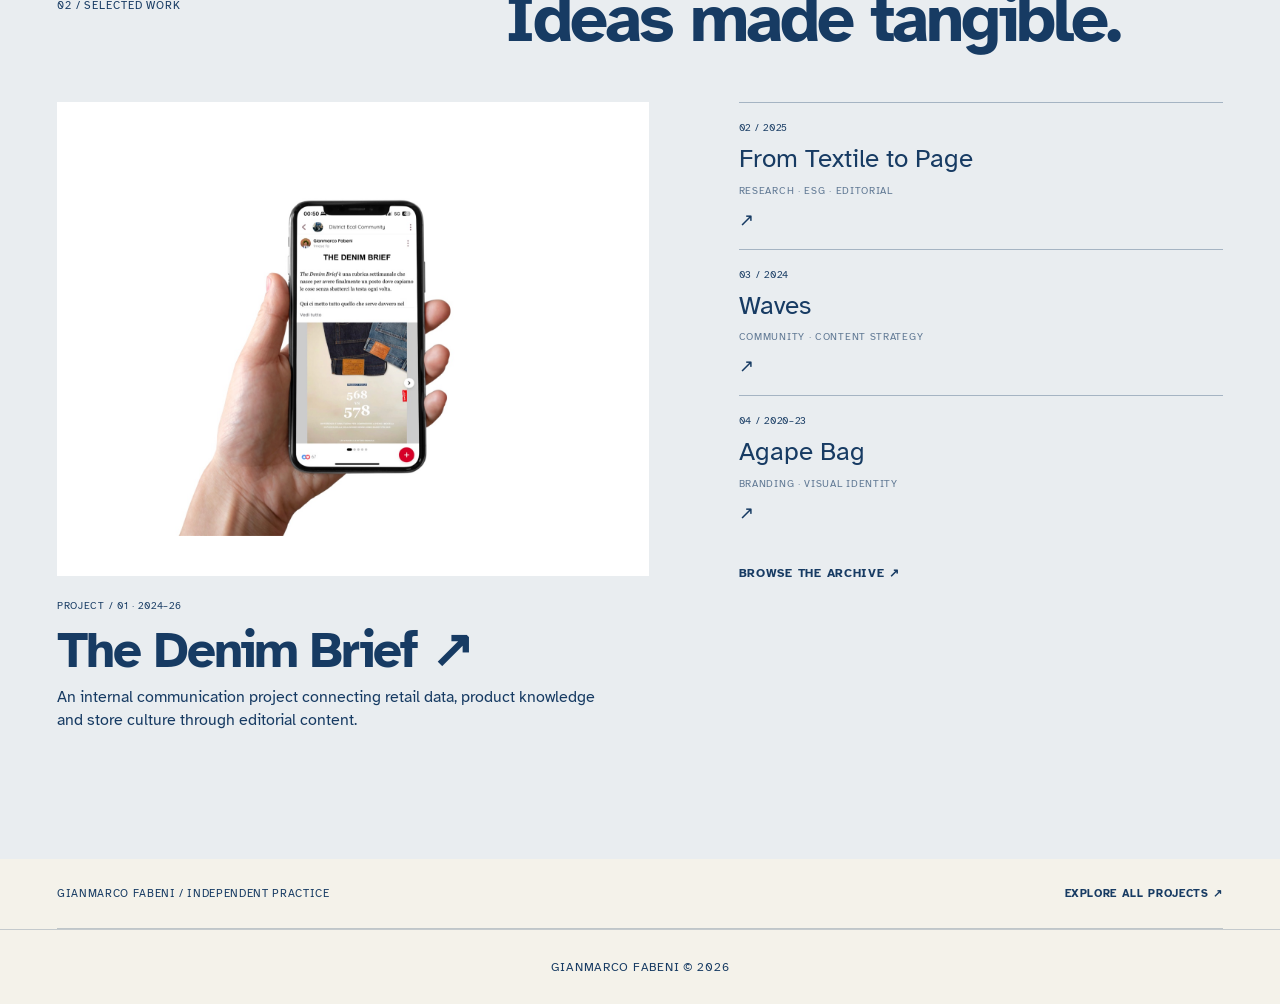
==== commit 50b8f594: "aggiorna il sito aggiorna il sito" ====
--- a/about.html
+++ b/about.html
@@ -14,11 +14,10 @@
 <body class="about-page-body">
   <div class="cursor" aria-hidden="true"></div>
   <header class="site-header">
-    <a class="page-label" href="index.html">GIANMARCO FABENI</a>
+    <span class="page-label">ABOUT</span>
     <nav aria-label="Main navigation">
       <a href="index.html#work">WORK</a>
       <a href="archive.html">ARCHIVE</a>
-      <a href="about.html" class="nav-active" aria-current="page">ABOUT</a>
       <a href="index.html">INDEX</a>
     </nav>
   </header>
--- a/styles.css
+++ b/styles.css
@@ -30,7 +30,7 @@
 .intro{width:min(680px,58vw);margin-left:1px}
 .intro p{font-size:clamp(18px,1.55vw,25px);line-height:1.25;margin:0}
 .intro a,.project-more a,.about a{font-weight:700;white-space:nowrap}
-.work{padding:80px var(--margin) 130px}
+.work{padding:80px var(--margin) 70px}
 .section-label,.eyebrow{font-size:13px;letter-spacing:.08em;margin-bottom:52px}
 .project-index{border-top:1px solid rgba(23,59,99,.22)}
 .project{
@@ -1534,3 +1534,65 @@
   line-height:1.2;
   letter-spacing:.04em;
 }
+
+@media(max-width:760px){
+  .hero .dynamic-hero-name{
+    flex-wrap:wrap;
+    justify-content:flex-start;
+    white-space:normal;
+    font-size:clamp(34px,11.5vw,82px);
+  }
+  .hero .dynamic-hero-name .hero-space{
+    flex:0 0 100%;
+    width:100%;
+    min-width:0;
+    max-width:none;
+    height:0;
+  }
+}
+
+@media(max-width:760px){
+  .project .project-more,
+  .project:hover .project-more,
+  .project:focus-within .project-more{
+    max-height:none;
+    opacity:1;
+    transform:none;
+    margin-top:18px;
+    visibility:visible;
+  }
+  .project-more a:hover,
+  .project-more a:focus-visible,
+  .project-more a:active{
+    transform:none;
+  }
+}
+
+@media(max-width:760px){
+  .project-index > .project:first-of-type .project-row h2{
+    display:grid;
+    grid-template-columns:max-content max-content;
+    justify-content:start;
+    column-gap:.25em;
+    row-gap:0;
+    font-size:clamp(24px,8vw,36px);
+  }
+  .project-index > .project:first-of-type .project-title-main{
+    display:contents;
+  }
+  .project-index > .project:first-of-type .project-title-prefix{
+    grid-row:1;
+    grid-column:1 / -1;
+    white-space:nowrap;
+  }
+  .project-index > .project:first-of-type .project-title-last{
+    grid-row:2;
+    grid-column:1;
+    white-space:nowrap;
+  }
+  .project-index > .project:first-of-type .project-client{
+    grid-row:2;
+    grid-column:2;
+    white-space:nowrap;
+  }
+}
